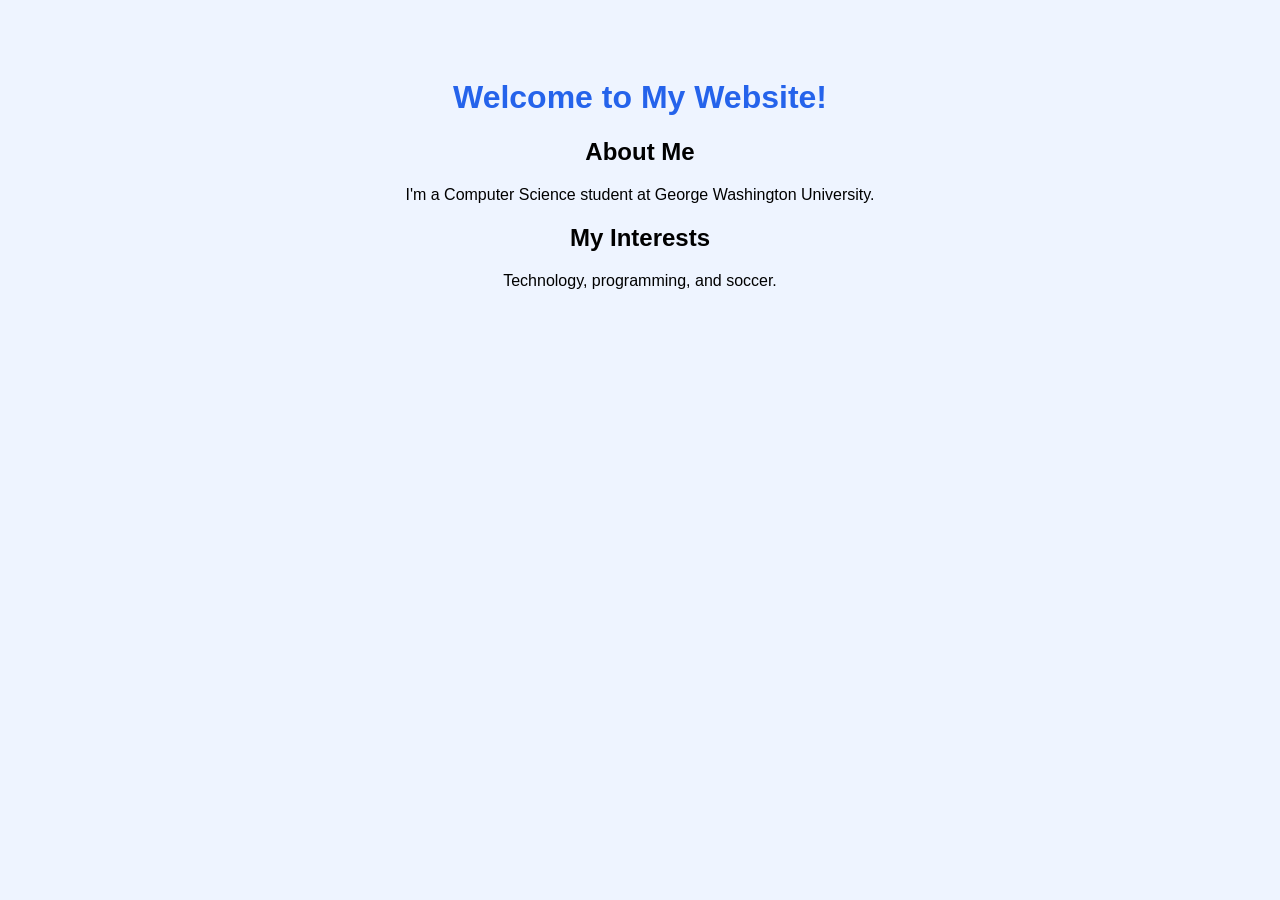
==== index.html @ 6c19f409 "Add initial HTML structure for Atta's website" ====
<!DOCTYPE html>
<html>
<head>
    <title>Atta's Website</title>
    <style>
        body {
            font-family: Arial, sans-serif;
            text-align: center;
            background: #eef4ff;
            padding: 50px;
        }
        h1 { color: #2563eb; }
    </style>
</head>
<body>
    <h1>Welcome to My Website!</h1>
    <h2>About Me</h2>
    <p>I'm a Computer Science student at
    George Washington University.</p>
    <h2>My Interests</h2>
    <p>Technology, programming, and soccer.</p>
</body>
</html>
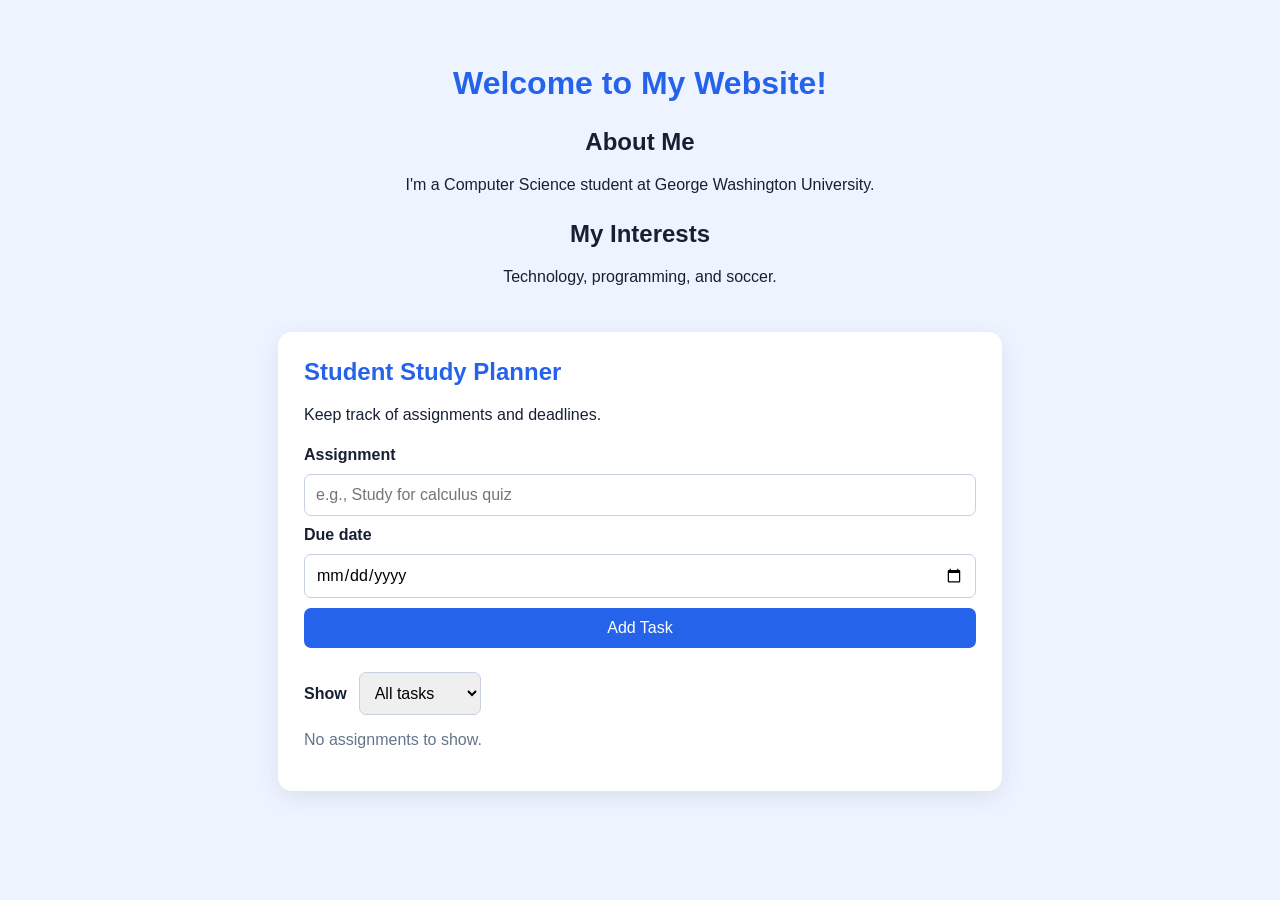
==== commit 9ddbe7ec: "Add files via upload" ====
--- a/index.html
+++ b/index.html
@@ -1,24 +1,42 @@
-
 <!DOCTYPE html>
-<html>
+<html lang="en">
 <head>
-    <title>Atta's Website</title>
-    <style>
-        body {
-            font-family: Arial, sans-serif;
-            text-align: center;
-            background: #eef4ff;
-            padding: 50px;
-        }
-        h1 { color: #2563eb; }
-    </style>
+  <meta charset="UTF-8">
+  <meta name="viewport" content="width=device-width, initial-scale=1.0">
+  <title>Atta's Website | Student Study Planner</title>
+  <link rel="stylesheet" href="./style.css">
+  <script src="./app.js" defer></script>
 </head>
 <body>
-    <h1>Welcome to My Website!</h1>
-    <h2>About Me</h2>
-    <p>I'm a Computer Science student at
-    George Washington University.</p>
-    <h2>My Interests</h2>
-    <p>Technology, programming, and soccer.</p>
+  <main>
+    <header>
+      <h1>Welcome to My Website!</h1>
+      <h2>About Me</h2>
+      <p>I'm a Computer Science student at George Washington University.</p>
+      <h2>My Interests</h2>
+      <p>Technology, programming, and soccer.</p>
+    </header>
+    <section class="planner" aria-labelledby="planner-title">
+      <h2 id="planner-title">Student Study Planner</h2>
+      <p>Keep track of assignments and deadlines.</p>
+      <form id="task-form">
+        <label for="task-name">Assignment</label>
+        <input id="task-name" type="text" placeholder="e.g., Study for calculus quiz" maxlength="100" required>
+        <label for="due-date">Due date</label>
+        <input id="due-date" type="date" required>
+        <button type="submit">Add Task</button>
+      </form>
+      <div class="toolbar">
+        <label for="task-filter">Show</label>
+        <select id="task-filter">
+          <option value="all">All tasks</option>
+          <option value="active">Unfinished</option>
+          <option value="completed">Completed</option>
+        </select>
+      </div>
+      <ul id="task-list" aria-live="polite"></ul>
+      <p id="empty-message">No assignments yet. Add your first task!</p>
+    </section>
+  </main>
 </body>
 </html>
--- a/style.css
+++ b/style.css
@@ -0,0 +1,26 @@
+* { box-sizing: border-box; }
+body { margin: 0; font-family: Arial, sans-serif; background: #eef4ff; color: #172033; }
+main { max-width: 760px; margin: auto; padding: 44px 18px; }
+header { text-align: center; }
+h1 { color: #2563eb; font-size: 32px; }
+h2 { margin-top: 26px; }
+.planner { margin-top: 46px; padding: 26px; background: white; border-radius: 14px; box-shadow: 0 6px 22px #1b36501a; }
+.planner h2 { margin-top: 0; color: #2563eb; }
+form { display: grid; gap: 10px; margin-top: 22px; }
+label { font-weight: 600; }
+input, select, button { font: inherit; padding: 11px; border-radius: 7px; }
+input, select { border: 1px solid #c6d0e0; width: 100%; }
+button { border: 0; background: #2563eb; color: white; cursor: pointer; }
+button:hover { background: #1d4ed8; }
+.toolbar { display: flex; align-items: center; gap: 12px; margin-top: 24px; }
+.toolbar select { width: auto; }
+ul { list-style: none; padding: 0; }
+li { display: flex; align-items: center; gap: 10px; padding: 12px 0; border-bottom: 1px solid #e5e7eb; }
+li .task-text { flex: 1; overflow-wrap: anywhere; }
+li .task-text small { display: block; color: #64748b; margin-top: 4px; }
+li.completed .task-text { text-decoration: line-through; opacity: .6; }
+li input[type="checkbox"] { width: 20px; height: 20px; }
+li button { background: #dc2626; padding: 8px 10px; }
+li button:hover { background: #b91c1c; }
+#empty-message { color: #64748b; }
+@media (max-width: 480px) { .planner { padding: 18px; } h1 { font-size: 27px; } }
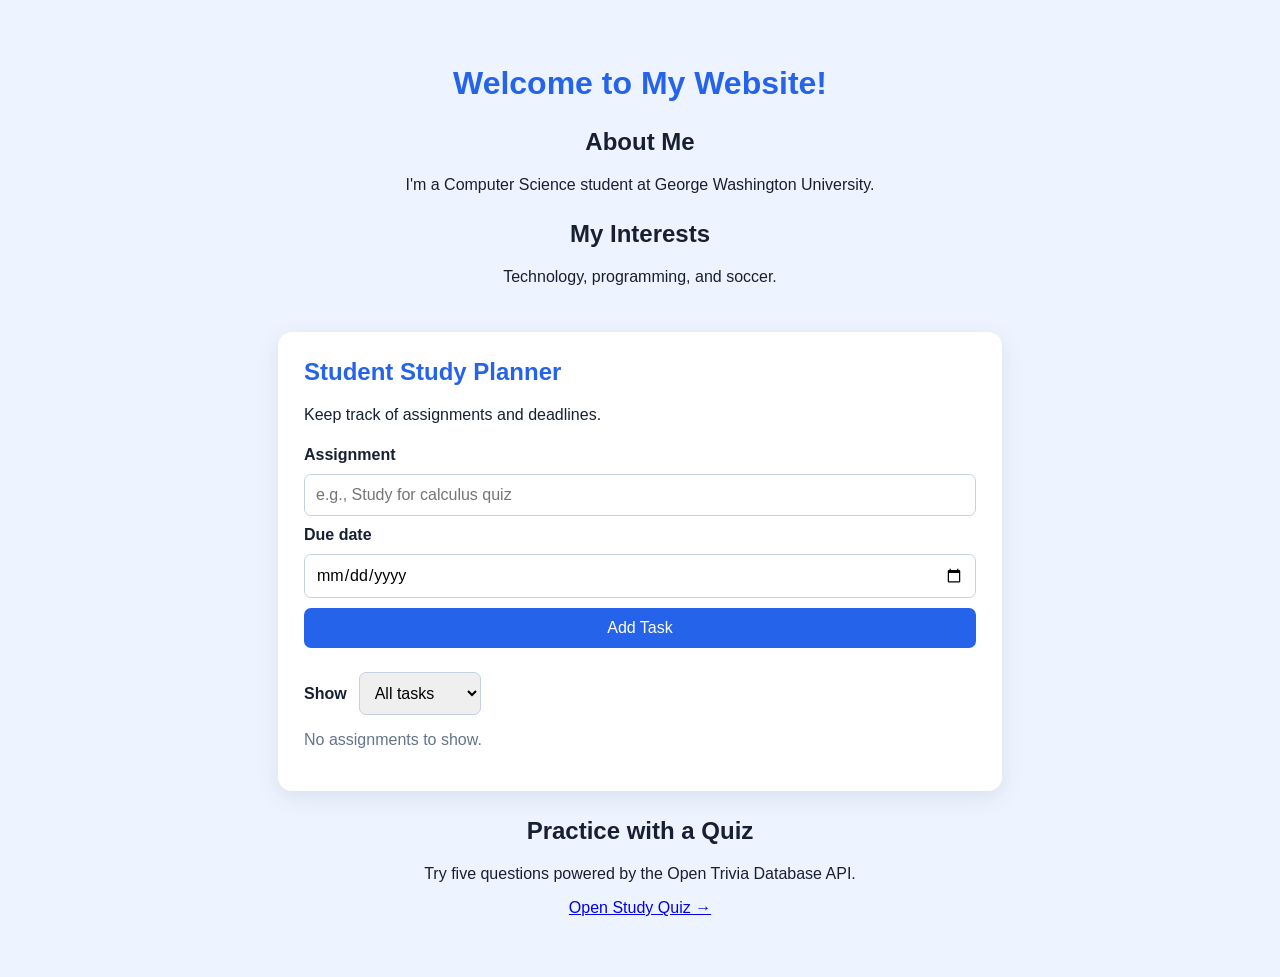
==== commit ccdad0fc: "Add files via upload" ====
--- a/index.html
+++ b/index.html
@@ -3,9 +3,24 @@
 <head>
   <meta charset="UTF-8">
   <meta name="viewport" content="width=device-width, initial-scale=1.0">
+  <meta name="theme-color" content="#173b66">
+  <meta name="apple-mobile-web-app-capable" content="yes">
+  <meta name="apple-mobile-web-app-status-bar-style" content="default">
+  <meta name="apple-mobile-web-app-title" content="Study Planner">
+  <link rel="manifest" href="./manifest.json">
+  <link rel="apple-touch-icon" href="./icon-192.png">
   <title>Atta's Website | Student Study Planner</title>
   <link rel="stylesheet" href="./style.css">
   <script src="./app.js" defer></script>
+  <script>
+    if ('serviceWorker' in navigator) {
+      window.addEventListener('load', () => {
+        navigator.serviceWorker.register('./sw.js').catch(error => {
+          console.error('Service worker registration failed:', error);
+        });
+      });
+    }
+  </script>
 </head>
 <body>
   <main>
@@ -37,6 +52,11 @@
       <ul id="task-list" aria-live="polite"></ul>
       <p id="empty-message">No assignments yet. Add your first task!</p>
     </section>
+    <section aria-labelledby="quiz-title" style="margin-top:24px;text-align:center">
+      <h2 id="quiz-title">Practice with a Quiz</h2>
+      <p>Try five questions powered by the Open Trivia Database API.</p>
+      <p><a href="./quiz.html">Open Study Quiz →</a></p>
+    </section>
   </main>
 </body>
 </html>
